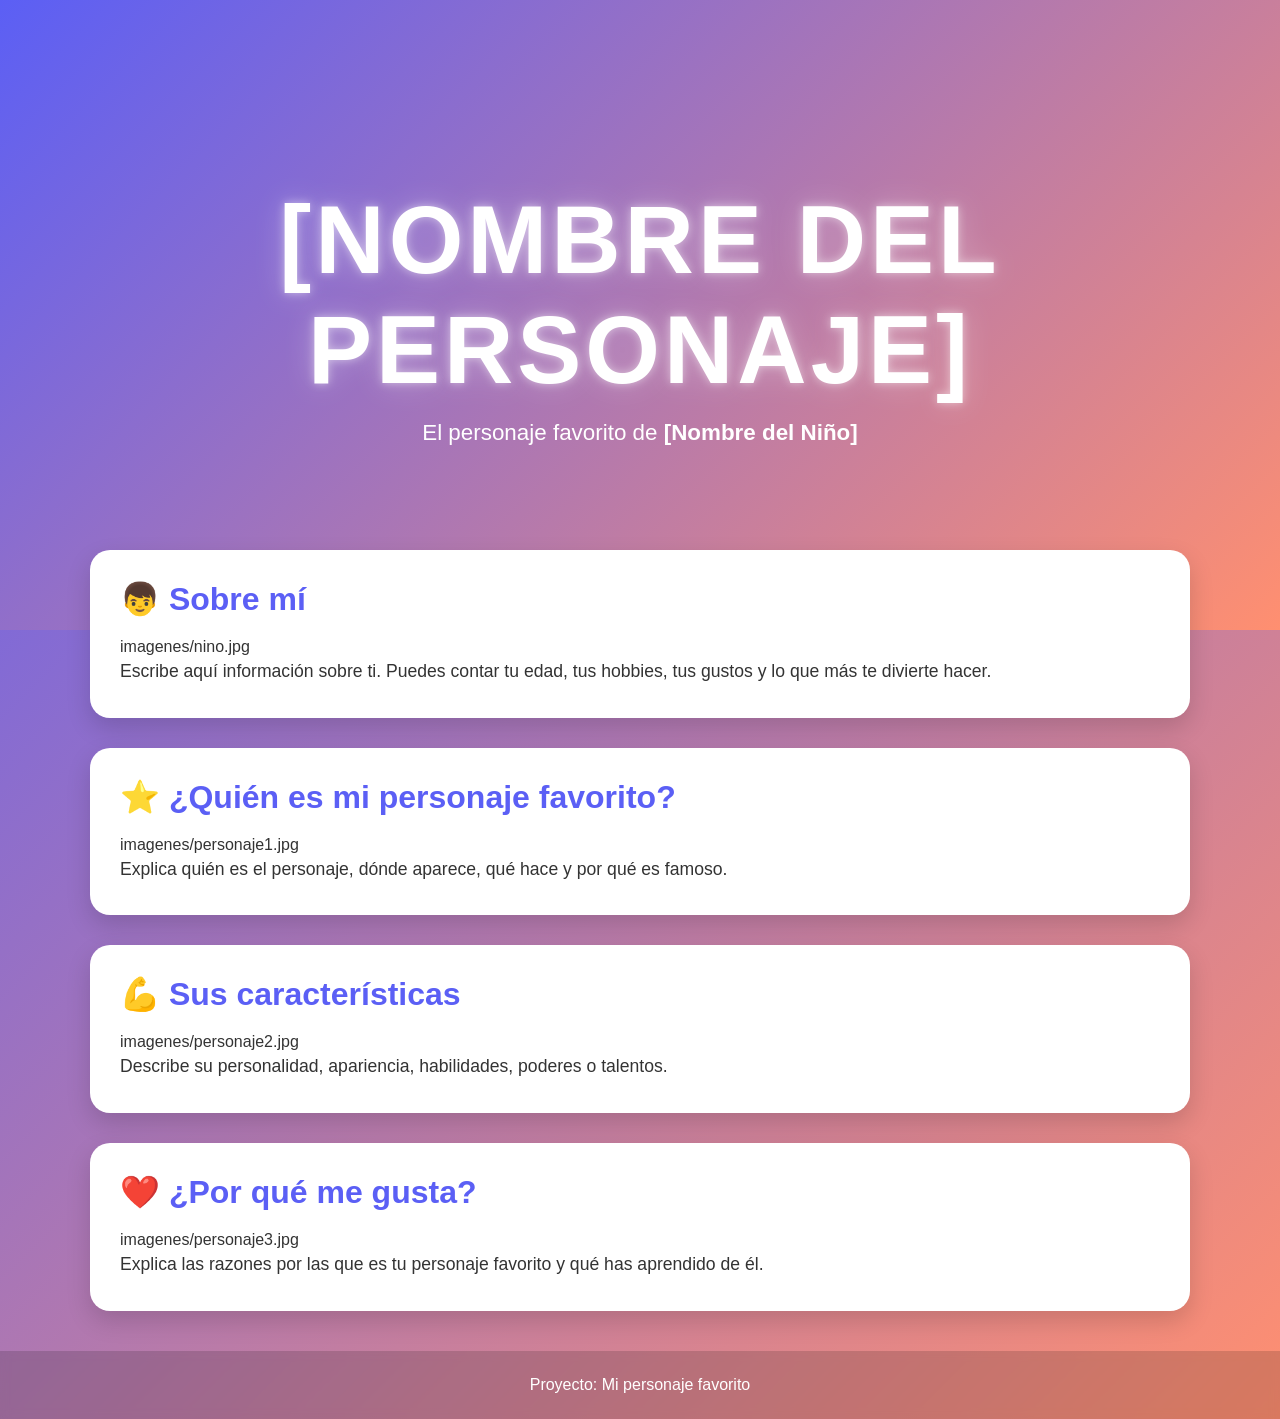
==== docs/personajeFavorito/index.html @ af0ae70f "Automated update" ====
<!DOCTYPE html>
<html lang="es">

<head>
    <meta charset="UTF-8">
    <meta name="viewport" content="width=device-width, initial-scale=1.0">
    <title>[Nombre del Personaje]</title>
    <link rel="stylesheet" href="style.css">
</head>

<body>

    <header class="hero">
        <div class="hero-content">
            <h1>[NOMBRE DEL PERSONAJE]</h1>
            <p>El personaje favorito de <strong>[Nombre del Niño]</strong></p>
        </div>
    </header>

    <main>

        <section class="card">
            <h2>👦 Sobre mí</h2>
            imagenes/nino.jpg

            <p>
                Escribe aquí información sobre ti.
                Puedes contar tu edad, tus hobbies,
                tus gustos y lo que más te divierte hacer.
            </p>
        </section>

        <section class="card">
            <h2>⭐ ¿Quién es mi personaje favorito?</h2>
            imagenes/personaje1.jpg

            <p>
                Explica quién es el personaje, dónde aparece,
                qué hace y por qué es famoso.
            </p>
        </section>

        <section class="card">
            <h2>💪 Sus características</h2>
            imagenes/personaje2.jpg

            <p>
                Describe su personalidad, apariencia,
                habilidades, poderes o talentos.
            </p>
        </section>

        <section class="card">
            <h2>❤️ ¿Por qué me gusta?</h2>
            imagenes/personaje3.jpg

            <p>
                Explica las razones por las que es tu personaje favorito
                y qué has aprendido de él.
            </p>
        </section>

    </main>

    <footer>
        <p>Proyecto: Mi personaje favorito</p>
    </footer>

</body>

</html>
---- docs/personajeFavorito/style.css ----
/*======================================
  PALETA DE COLORES
======================================*/
:root {
    --color-primario: #5b5ff5;
    --color-secundario: #ff8f70;
}

/*======================================
  CONFIGURACIÓN GENERAL
======================================*/
* {
    margin: 0;
    padding: 0;
    box-sizing: border-box;
}

body {
    font-family: "Segoe UI", Arial, sans-serif;

    background: linear-gradient(
        135deg,
        var(--color-primario),
        var(--color-secundario)
    );

    min-height: 100vh;
    color: #333;
}

/*======================================
  HERO
======================================*/
.hero {
    height: 70vh;

    display: flex;
    justify-content: center;
    align-items: center;

    text-align: center;

    background: linear-gradient(
        135deg,
        var(--color-primario),
        var(--color-secundario)
    );

    color: white;
}

.hero-content {
    animation: aparecer 1.5s ease;
}

.hero h1 {
    font-size: clamp(3rem, 8vw, 6rem);
    letter-spacing: 4px;
    text-transform: uppercase;

    text-shadow:
        0 0 10px rgba(255,255,255,.5),
        0 0 30px rgba(255,255,255,.3);

    animation: flotar 3s ease-in-out infinite;
}

.hero p {
    font-size: 1.4rem;
    margin-top: 15px;
}

/*======================================
  CONTENEDOR
======================================*/
main {
    width: 90%;
    max-width: 1100px;

    margin: -80px auto 40px;
}

/*======================================
  TARJETAS
======================================*/
.card {
    background: white;

    margin-bottom: 30px;
    padding: 30px;

    border-radius: 20px;

    box-shadow: 0 10px 25px rgba(0,0,0,.15);

    transition: .3s;
}

.card:hover {
    transform: translateY(-8px);
}

.card h2 {
    color: var(--color-primario);
    margin-bottom: 20px;
    font-size: 2rem;
}

.card img {
    width: 100%;
    max-width: 450px;

    display: block;
    margin: 20px auto;

    border-radius: 15px;

    transition: .4s;
}

.card img:hover {
    transform: scale(1.05);
}

.card p {
    font-size: 1.1rem;
    line-height: 1.8;
}

/*======================================
  FOOTER
======================================*/
footer {
    text-align: center;

    padding: 25px;

    color: white;

    background: rgba(0,0,0,.15);

    backdrop-filter: blur(5px);
}

/*======================================
  ANIMACIONES
======================================*/
@keyframes aparecer {
    from {
        opacity: 0;
        transform: translateY(40px);
    }

    to {
        opacity: 1;
        transform: translateY(0);
    }
}

@keyframes flotar {
    0% {
        transform: translateY(0);
    }

    50% {
        transform: translateY(-10px);
    }

    100% {
        transform: translateY(0);
    }
}

/*======================================
  RESPONSIVE
======================================*/
@media (max-width: 768px) {

    .hero {
        height: 55vh;
    }

    .hero p {
        font-size: 1rem;
    }

    .card {
        padding: 20px;
    }

    .card h2 {
        font-size: 1.5rem;
    }
}
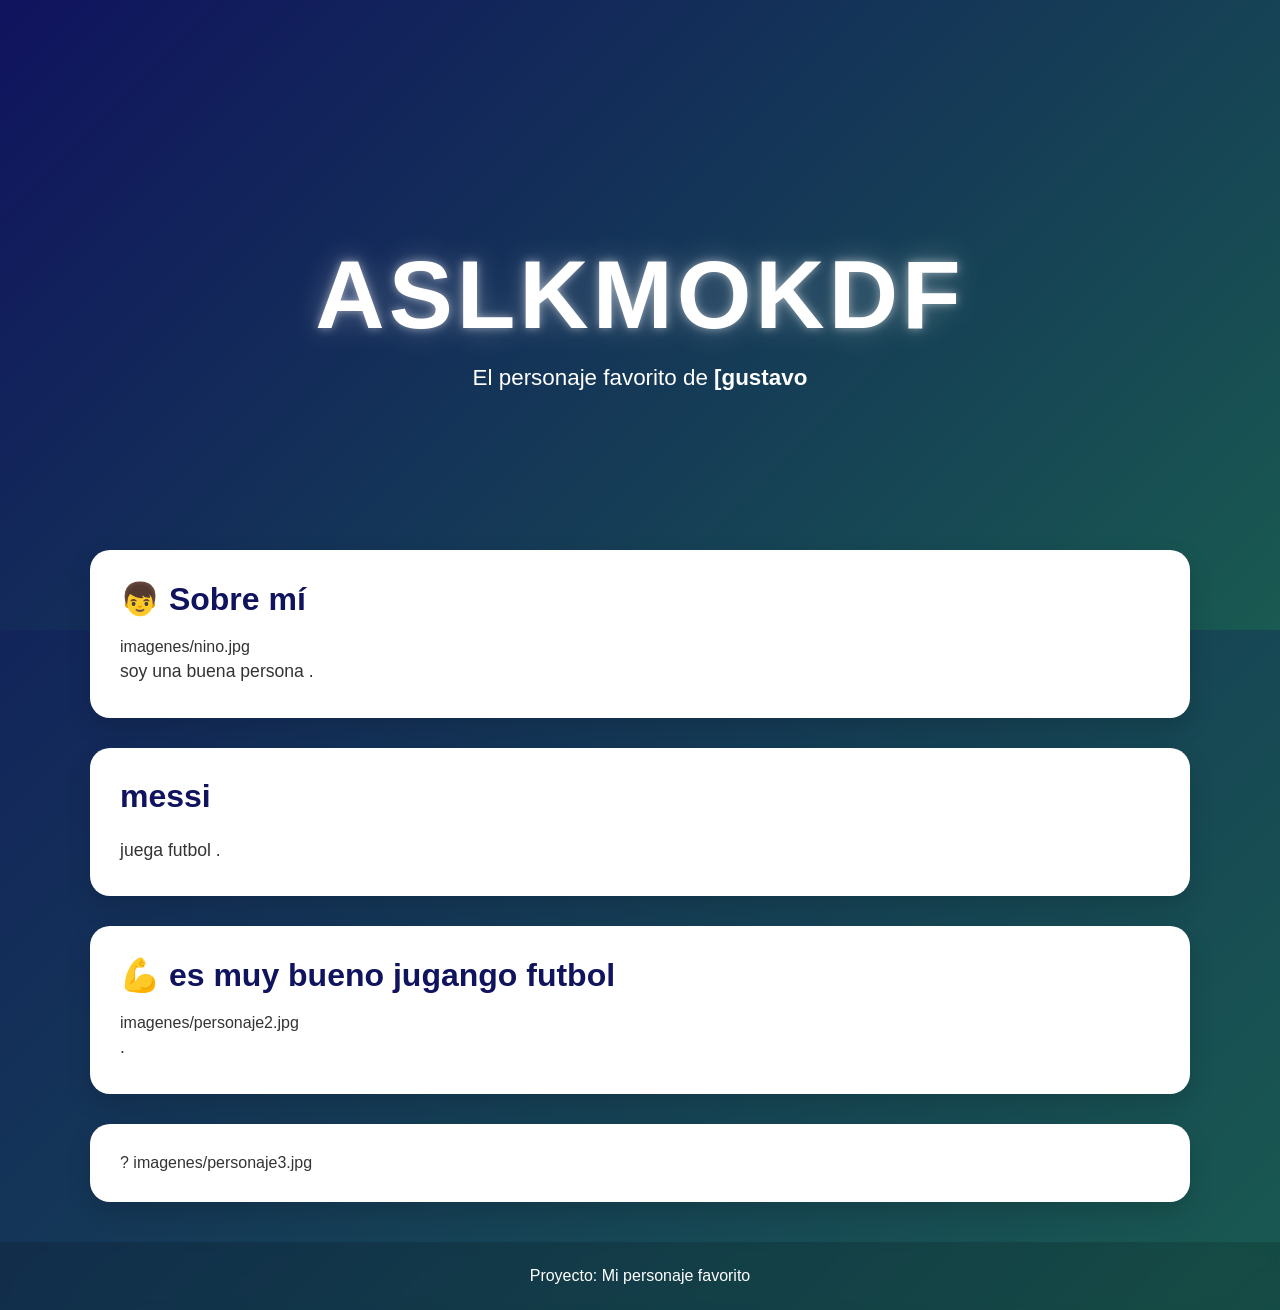
==== commit e187ab41: "soy xd" ====
--- a/docs/personajeFavorito/index.html
+++ b/docs/personajeFavorito/index.html
@@ -12,8 +12,10 @@
 
     <header class="hero">
         <div class="hero-content">
-            <h1>[NOMBRE DEL PERSONAJE]</h1>
-            <p>El personaje favorito de <strong>[Nombre del Niño]</strong></p>
+            <h1>aslkmokdf</h1>
+            <p>El personaje favorito de <strong>[gustavo
+
+            </strong></p>
         </div>
     </header>
 
@@ -24,39 +26,40 @@
             imagenes/nino.jpg
 
             <p>
-                Escribe aquí información sobre ti.
-                Puedes contar tu edad, tus hobbies,
-                tus gustos y lo que más te divierte hacer.
+                soy una buena persona
+                .
             </p>
         </section>
 
         <section class="card">
-            <h2>⭐ ¿Quién es mi personaje favorito?</h2>
-            imagenes/personaje1.jpg
+            <h2>messi
+
+            </h2>
 
             <p>
-                Explica quién es el personaje, dónde aparece,
-                qué hace y por qué es famoso.
+                juega futbol
+                .
             </p>
         </section>
 
         <section class="card">
-            <h2>💪 Sus características</h2>
+            <h2>💪 es muy bueno jugango futbol
+
+
+            </h2>
             imagenes/personaje2.jpg
 
             <p>
-                Describe su personalidad, apariencia,
-                habilidades, poderes o talentos.
+                .
             </p>
         </section>
 
         <section class="card">
-            <h2>❤️ ¿Por qué me gusta?</h2>
+    ?</h2>
             imagenes/personaje3.jpg
 
             <p>
-                Explica las razones por las que es tu personaje favorito
-                y qué has aprendido de él.
+                
             </p>
         </section>
 
--- a/docs/personajeFavorito/style.css
+++ b/docs/personajeFavorito/style.css
@@ -2,8 +2,8 @@
   PALETA DE COLORES
 ======================================*/
 :root {
-    --color-primario: #5b5ff5;
-    --color-secundario: #ff8f70;
+    --color-primario: #10135e;
+    --color-secundario: #195a51;
 }
 
 /*======================================
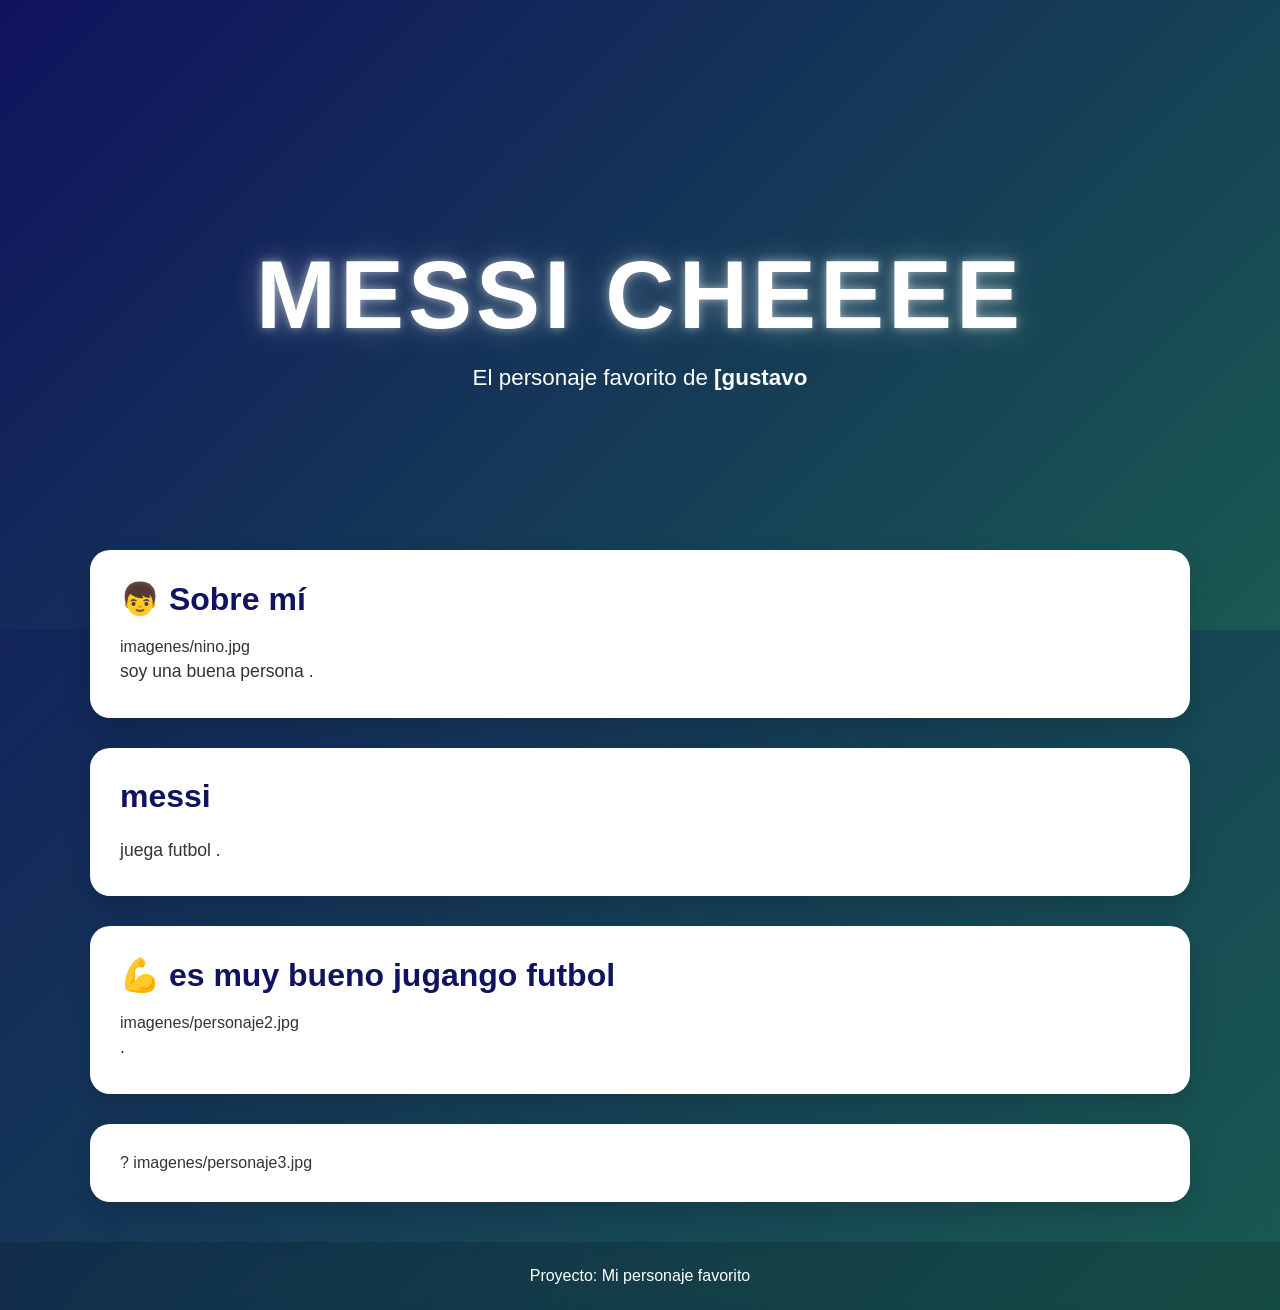
==== commit 5b205c72: "soy xd" ====
--- a/docs/personajeFavorito/index.html
+++ b/docs/personajeFavorito/index.html
@@ -12,7 +12,9 @@
 
     <header class="hero">
         <div class="hero-content">
-            <h1>aslkmokdf</h1>
+            <h1>messi cheeee
+                
+            </h1>
             <p>El personaje favorito de <strong>[gustavo
 
             </strong></p>
